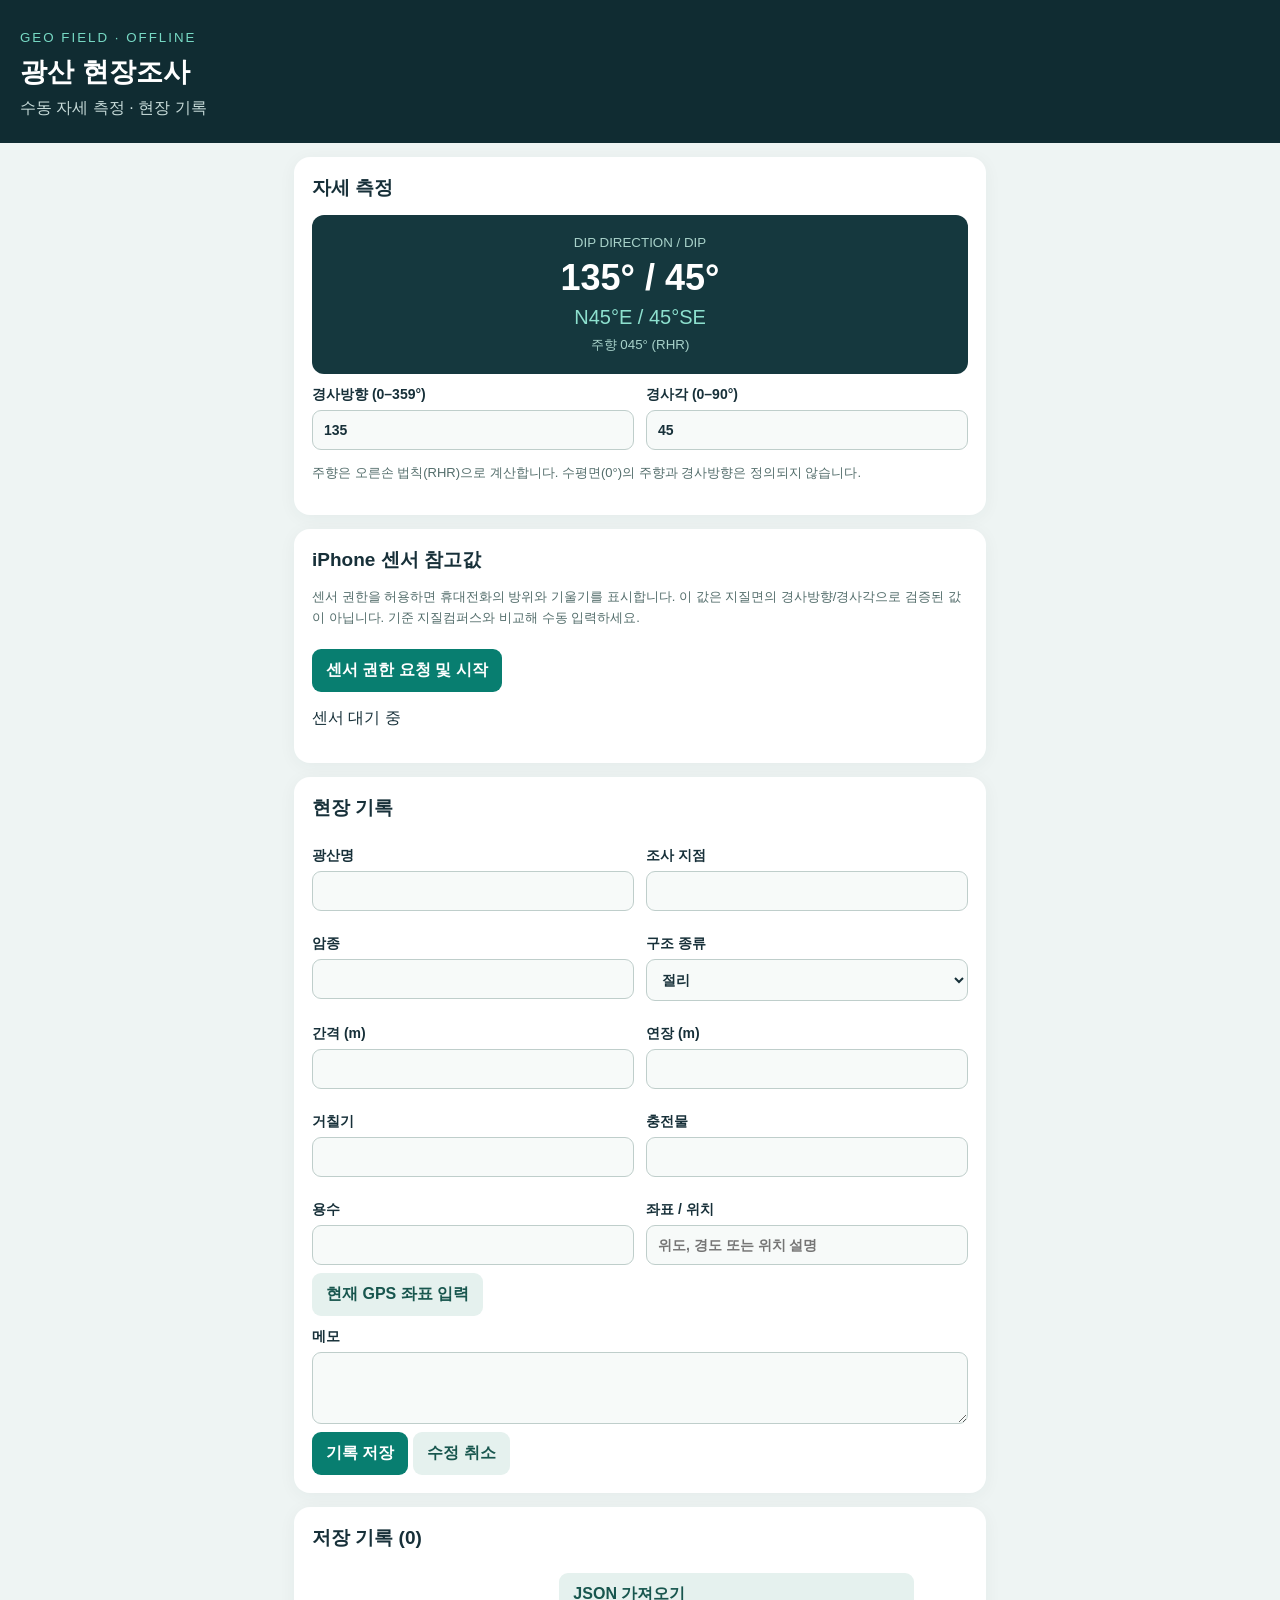
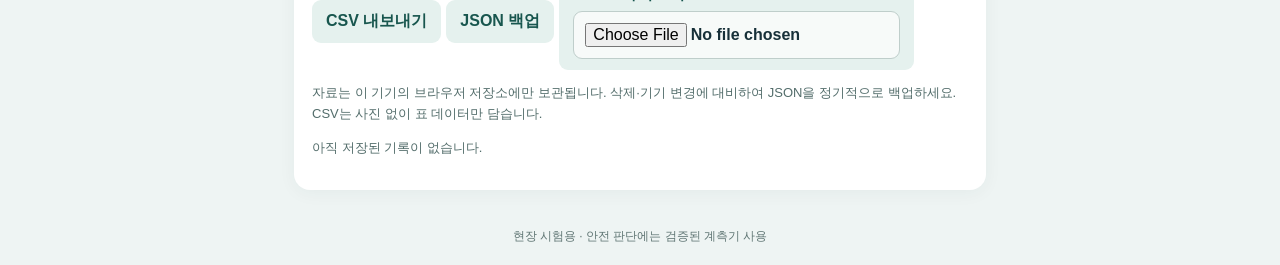
==== index.html @ 0100b259 "Add files via upload" ====
<!doctype html>
<html lang="ko"><head><meta charset="utf-8"><meta name="viewport" content="width=device-width,initial-scale=1,viewport-fit=cover"><meta name="theme-color" content="#102c32"><meta name="apple-mobile-web-app-capable" content="yes"><meta name="apple-mobile-web-app-status-bar-style" content="black-translucent"><link rel="manifest" href="manifest.webmanifest"><link rel="apple-touch-icon" href="icon-192.png"><link rel="stylesheet" href="style.css"><title>광산 현장조사</title></head><body><header><small>GEO FIELD · OFFLINE</small><h1>광산 현장조사</h1><p>수동 자세 측정 · 현장 기록</p></header><main>
<section><h2>자세 측정</h2><div class="display"><small>DIP DIRECTION / DIP</small><strong id="mainValue">135° / 45°</strong><span id="quad">N45°E / 45°SE</span><small id="rhr"></small></div><div class="grid"><label>경사방향 (0–359°)<input id="direction" type="number" min="0" max="359" value="135" inputmode="numeric"></label><label>경사각 (0–90°)<input id="dip" type="number" min="0" max="90" value="45" inputmode="numeric"></label></div><p class="hint">주향은 오른손 법칙(RHR)으로 계산합니다. 수평면(0°)의 주향과 경사방향은 정의되지 않습니다.</p></section>
<section><h2>iPhone 센서 참고값</h2><p class="hint">센서 권한을 허용하면 휴대전화의 방위와 기울기를 표시합니다. 이 값은 지질면의 경사방향/경사각으로 검증된 값이 아닙니다. 기준 지질컴퍼스와 비교해 수동 입력하세요.</p><button type="button" id="sensor">센서 권한 요청 및 시작</button><p id="sensorStatus" aria-live="polite">센서 대기 중</p></section>
<section><h2 id="formTitle">현장 기록</h2><form id="form"><div class="grid"><label>광산명<input name="mine"></label><label>조사 지점<input name="site" required></label><label>암종<input name="rock"></label><label>구조 종류<select name="type"><option>절리</option><option>단층</option><option>층리</option><option>엽리</option><option>기타</option></select></label><label>간격 (m)<input name="spacing" type="number" min="0" step="any"></label><label>연장 (m)<input name="length" type="number" min="0" step="any"></label><label>거칠기<input name="roughness"></label><label>충전물<input name="filling"></label><label>용수<input name="water"></label><label>좌표 / 위치<input name="location" placeholder="위도, 경도 또는 위치 설명"></label></div><button type="button" class="secondary" id="gps">현재 GPS 좌표 입력</button><label>메모<textarea name="memo" rows="3"></textarea></label><button type="submit">기록 저장</button><button type="button" class="secondary" id="cancel" hidden>수정 취소</button></form></section>
<section><h2>저장 기록 <span id="count"></span></h2><div class="actions"><button id="csv" class="secondary">CSV 내보내기</button><button id="json" class="secondary">JSON 백업</button><label class="button secondary">JSON 가져오기<input id="import" type="file" accept="application/json,.json" hidden></label></div><p class="hint">자료는 이 기기의 브라우저 저장소에만 보관됩니다. 삭제·기기 변경에 대비하여 JSON을 정기적으로 백업하세요. CSV는 사진 없이 표 데이터만 담습니다.</p><div id="records"></div></section></main><footer>현장 시험용 · 안전 판단에는 검증된 계측기 사용</footer><script src="app.js"></script></body></html>
---- style.css ----
:root{font-family:-apple-system,BlinkMacSystemFont,"Segoe UI",sans-serif;color:#173039;background:#eef4f3}*{box-sizing:border-box}body{margin:0}header{background:#102c32;color:white;padding:calc(28px + env(safe-area-inset-top)) 20px 24px}header small{color:#77d9c4;letter-spacing:.15em}h1{margin:8px 0;font-size:27px}header p{margin:0;color:#c8dcda}main{max-width:720px;margin:auto;padding:14px}section{background:white;border-radius:16px;padding:18px;margin-bottom:14px;box-shadow:0 3px 18px #163b3b0c}h2{font-size:19px;margin:0 0 14px}.display{background:#15383e;color:white;text-align:center;border-radius:12px;padding:20px;display:grid;gap:7px}.display small{color:#a8d2ca}.display strong{font-size:36px}.display span{font-size:20px;color:#8de0ce}.grid{display:grid;grid-template-columns:repeat(2,minmax(0,1fr));gap:12px}label{display:block;font-size:14px;font-weight:600;margin-top:12px}input,select,textarea{display:block;width:100%;font:inherit;color:#173039;background:#f7faf9;border:1px solid #bfcecb;border-radius:9px;padding:11px;margin-top:6px}button,.button{display:inline-block;border:0;border-radius:9px;padding:11px 14px;background:#087e70;color:white;font:inherit;font-weight:650;cursor:pointer;margin:8px 5px 0 0}.secondary{background:#e5f1ee;color:#18564e}.hint{font-size:13px;line-height:1.6;color:#536d6b}.record{border-top:1px solid #e0e9e7;padding:14px 0;overflow-wrap:anywhere}.record p{margin:5px 0;line-height:1.5}.record small{color:#627572}.actions{display:flex;flex-wrap:wrap;align-items:center}.actions label{margin:8px 5px 0 0}footer{text-align:center;padding:10px 15px calc(20px + env(safe-area-inset-bottom));font-size:12px;color:#607674}@media(max-width:370px){.grid{grid-template-columns:1fr}}
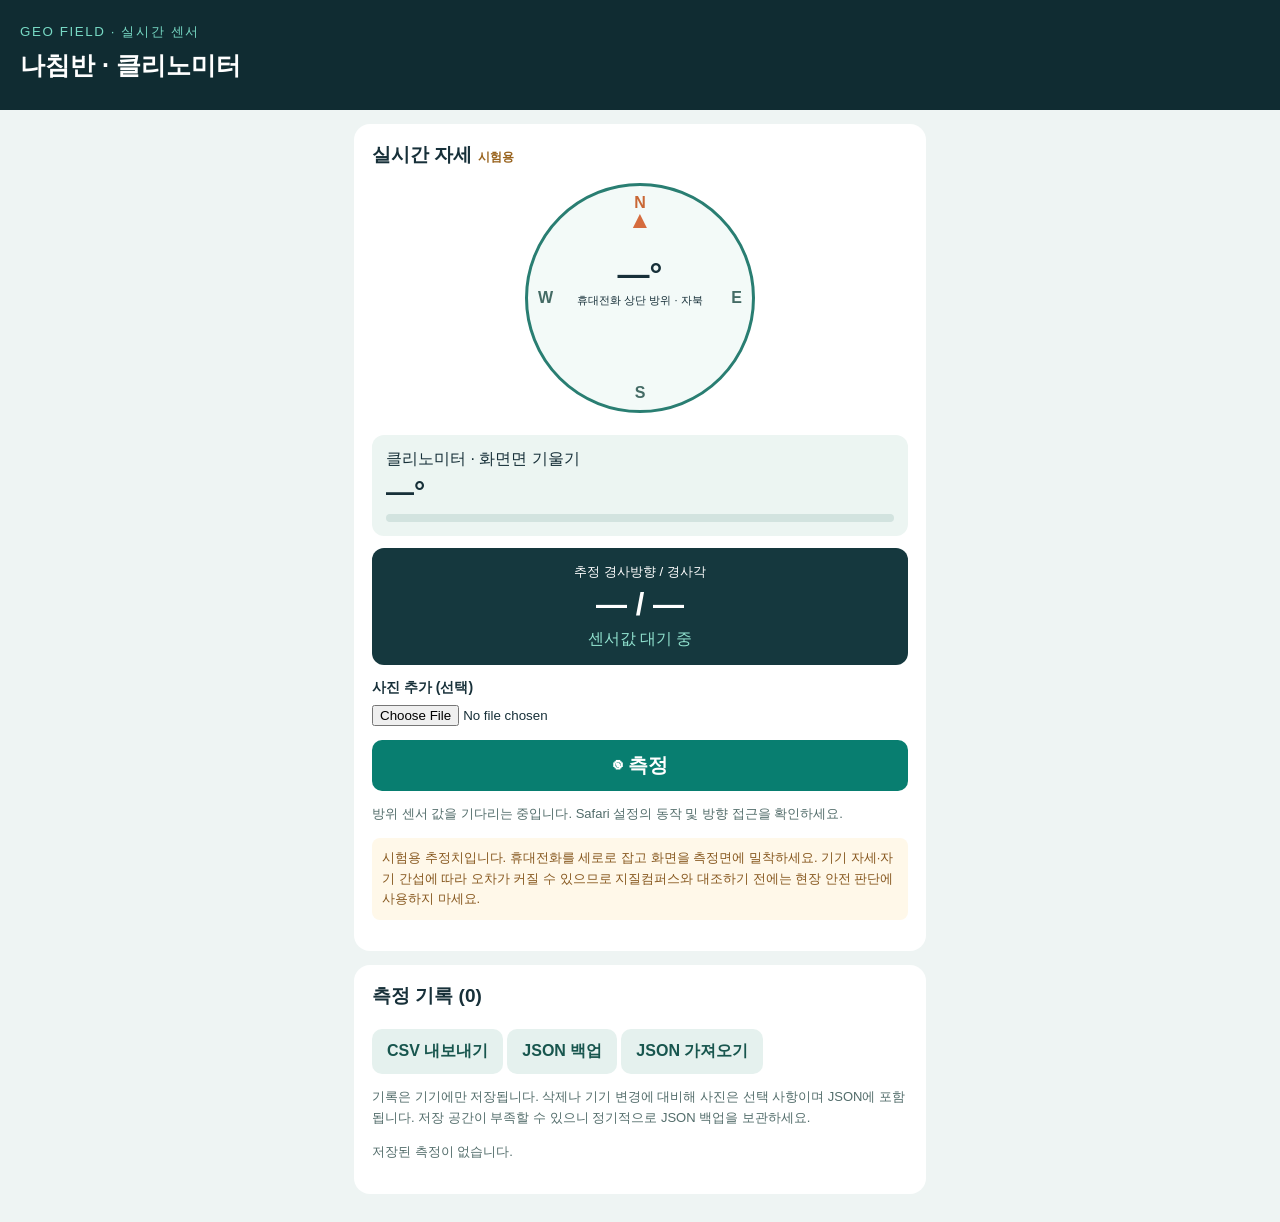
==== commit 70fc5163: "Add live orientation and optional photos" ====
--- a/index.html
+++ b/index.html
@@ -1,6 +1 @@
-<!doctype html>
-<html lang="ko"><head><meta charset="utf-8"><meta name="viewport" content="width=device-width,initial-scale=1,viewport-fit=cover"><meta name="theme-color" content="#102c32"><meta name="apple-mobile-web-app-capable" content="yes"><meta name="apple-mobile-web-app-status-bar-style" content="black-translucent"><link rel="manifest" href="manifest.webmanifest"><link rel="apple-touch-icon" href="icon-192.png"><link rel="stylesheet" href="style.css"><title>광산 현장조사</title></head><body><header><small>GEO FIELD · OFFLINE</small><h1>광산 현장조사</h1><p>수동 자세 측정 · 현장 기록</p></header><main>
-<section><h2>자세 측정</h2><div class="display"><small>DIP DIRECTION / DIP</small><strong id="mainValue">135° / 45°</strong><span id="quad">N45°E / 45°SE</span><small id="rhr"></small></div><div class="grid"><label>경사방향 (0–359°)<input id="direction" type="number" min="0" max="359" value="135" inputmode="numeric"></label><label>경사각 (0–90°)<input id="dip" type="number" min="0" max="90" value="45" inputmode="numeric"></label></div><p class="hint">주향은 오른손 법칙(RHR)으로 계산합니다. 수평면(0°)의 주향과 경사방향은 정의되지 않습니다.</p></section>
-<section><h2>iPhone 센서 참고값</h2><p class="hint">센서 권한을 허용하면 휴대전화의 방위와 기울기를 표시합니다. 이 값은 지질면의 경사방향/경사각으로 검증된 값이 아닙니다. 기준 지질컴퍼스와 비교해 수동 입력하세요.</p><button type="button" id="sensor">센서 권한 요청 및 시작</button><p id="sensorStatus" aria-live="polite">센서 대기 중</p></section>
-<section><h2 id="formTitle">현장 기록</h2><form id="form"><div class="grid"><label>광산명<input name="mine"></label><label>조사 지점<input name="site" required></label><label>암종<input name="rock"></label><label>구조 종류<select name="type"><option>절리</option><option>단층</option><option>층리</option><option>엽리</option><option>기타</option></select></label><label>간격 (m)<input name="spacing" type="number" min="0" step="any"></label><label>연장 (m)<input name="length" type="number" min="0" step="any"></label><label>거칠기<input name="roughness"></label><label>충전물<input name="filling"></label><label>용수<input name="water"></label><label>좌표 / 위치<input name="location" placeholder="위도, 경도 또는 위치 설명"></label></div><button type="button" class="secondary" id="gps">현재 GPS 좌표 입력</button><label>메모<textarea name="memo" rows="3"></textarea></label><button type="submit">기록 저장</button><button type="button" class="secondary" id="cancel" hidden>수정 취소</button></form></section>
-<section><h2>저장 기록 <span id="count"></span></h2><div class="actions"><button id="csv" class="secondary">CSV 내보내기</button><button id="json" class="secondary">JSON 백업</button><label class="button secondary">JSON 가져오기<input id="import" type="file" accept="application/json,.json" hidden></label></div><p class="hint">자료는 이 기기의 브라우저 저장소에만 보관됩니다. 삭제·기기 변경에 대비하여 JSON을 정기적으로 백업하세요. CSV는 사진 없이 표 데이터만 담습니다.</p><div id="records"></div></section></main><footer>현장 시험용 · 안전 판단에는 검증된 계측기 사용</footer><script src="app.js"></script></body></html>
+<!doctype html><html lang="ko"><head><meta charset="utf-8"><meta name="viewport" content="width=device-width, initial-scale=1, viewport-fit=cover"><meta name="theme-color" content="#102c32"><meta name="apple-mobile-web-app-capable" content="yes"><link rel="manifest" href="manifest.webmanifest"><link rel="apple-touch-icon" href="icon-192.png"><link rel="stylesheet" href="style.css"><title>광산 자세 측정</title></head><body><header><small>GEO FIELD · 실시간 센서</small><h1>나침반 · 클리노미터</h1></header><main><section><h2>실시간 자세 <span class="badge">시험용</span></h2><div class="compass"><span class="north">N</span><span class="east">E</span><span class="south">S</span><span class="west">W</span><div id="needle">▲</div><div class="compass-value"><strong id="heading">—°</strong><small>휴대전화 상단 방위 · 자북</small></div></div><div class="tilt"><span>클리노미터 · 화면면 기울기</span><strong id="tilt">—°</strong><div class="level"><i id="bar"></i></div></div><div class="display"><small>추정 경사방향 / 경사각</small><strong id="plane">— / —</strong><span id="quad">센서값 대기 중</span></div><label class="photo-label">사진 추가 (선택)<input id="photo" type="file" accept="image/*" capture="environment"></label><button id="measure" class="measure">◉ 측정</button><p id="status" class="hint">iPhone은 첫 측정 버튼을 눌러 센서 권한을 허용하세요. 센서가 준비되면 다시 측정하여 저장합니다.</p><p class="warning">시험용 추정치입니다. 휴대전화를 세로로 잡고 화면을 측정면에 밀착하세요. 기기 자세·자기 간섭에 따라 오차가 커질 수 있으므로 지질컴퍼스와 대조하기 전에는 현장 안전 판단에 사용하지 마세요.</p></section><section><h2>측정 기록 <span id="count"></span></h2><div class="actions"><button id="csv" class="secondary">CSV 내보내기</button><button id="json" class="secondary">JSON 백업</button><label class="button secondary">JSON 가져오기<input id="import" type="file" accept="application/json,.json" hidden></label></div><p class="hint">기록은 기기에만 저장됩니다. 삭제나 기기 변경에 대비해 사진은 선택 사항이며 JSON에 포함됩니다. 저장 공간이 부족할 수 있으니 정기적으로 JSON 백업을 보관하세요.</p><div id="records"></div></section></main><script src="app.js"></script></body></html>
--- a/style.css
+++ b/style.css
@@ -1 +1,3 @@
-:root{font-family:-apple-system,BlinkMacSystemFont,"Segoe UI",sans-serif;color:#173039;background:#eef4f3}*{box-sizing:border-box}body{margin:0}header{background:#102c32;color:white;padding:calc(28px + env(safe-area-inset-top)) 20px 24px}header small{color:#77d9c4;letter-spacing:.15em}h1{margin:8px 0;font-size:27px}header p{margin:0;color:#c8dcda}main{max-width:720px;margin:auto;padding:14px}section{background:white;border-radius:16px;padding:18px;margin-bottom:14px;box-shadow:0 3px 18px #163b3b0c}h2{font-size:19px;margin:0 0 14px}.display{background:#15383e;color:white;text-align:center;border-radius:12px;padding:20px;display:grid;gap:7px}.display small{color:#a8d2ca}.display strong{font-size:36px}.display span{font-size:20px;color:#8de0ce}.grid{display:grid;grid-template-columns:repeat(2,minmax(0,1fr));gap:12px}label{display:block;font-size:14px;font-weight:600;margin-top:12px}input,select,textarea{display:block;width:100%;font:inherit;color:#173039;background:#f7faf9;border:1px solid #bfcecb;border-radius:9px;padding:11px;margin-top:6px}button,.button{display:inline-block;border:0;border-radius:9px;padding:11px 14px;background:#087e70;color:white;font:inherit;font-weight:650;cursor:pointer;margin:8px 5px 0 0}.secondary{background:#e5f1ee;color:#18564e}.hint{font-size:13px;line-height:1.6;color:#536d6b}.record{border-top:1px solid #e0e9e7;padding:14px 0;overflow-wrap:anywhere}.record p{margin:5px 0;line-height:1.5}.record small{color:#627572}.actions{display:flex;flex-wrap:wrap;align-items:center}.actions label{margin:8px 5px 0 0}footer{text-align:center;padding:10px 15px calc(20px + env(safe-area-inset-bottom));font-size:12px;color:#607674}@media(max-width:370px){.grid{grid-template-columns:1fr}}
+:root{font-family:-apple-system,BlinkMacSystemFont,sans-serif;color:#173039;background:#eef4f3}*{box-sizing:border-box}body{margin:0}header{background:#102c32;color:#fff;padding:calc(22px + env(safe-area-inset-top)) 20px 20px}header small{color:#77d9c4;letter-spacing:.12em}h1{font-size:25px;margin:8px 0}main{max-width:600px;margin:auto;padding:14px}section{background:#fff;border-radius:16px;padding:18px;margin-bottom:14px}h2{font-size:19px;margin:0 0 15px}.badge{font-size:12px;color:#98621c}.compass{width:230px;height:230px;border:3px solid #297e72;border-radius:50%;position:relative;margin:10px auto 22px;background:#f3faf8}.compass span{position:absolute;font-weight:700;color:#446b65}.north{top:8px;left:50%;transform:translateX(-50%);color:#c96735!important}.south{bottom:8px;left:50%;transform:translateX(-50%)}.east{right:10px;top:46%}.west{left:10px;top:46%}#needle{position:absolute;top:20px;left:50%;transform-origin:50% 94px;translate:-50% 0;color:#d56c3e;font-size:24px}.compass-value{position:absolute;inset:70px 0 auto;text-align:center;display:grid}.compass-value strong{font-size:32px}.compass-value small{font-size:11px}.tilt{background:#ecf5f2;border-radius:12px;padding:14px;display:grid;gap:6px}.tilt strong{font-size:28px}.level{height:8px;background:#d2e3df;border-radius:6px;overflow:hidden}.level i{display:block;width:0;height:100%;background:#078877}.display{margin-top:12px;background:#15383e;color:#fff;text-align:center;border-radius:12px;padding:15px;display:grid;gap:6px}.display strong{font-size:31px}.display span{color:#90e1ce}.measure,button,.button{border:0;border-radius:10px;padding:12px 15px;background:#087e70;color:white;font:inherit;font-weight:700;cursor:pointer}.measure{width:100%;font-size:20px;margin-top:14px}.secondary{background:#e5f1ee;color:#18564e;margin:5px 4px 0 0}.hint,.warning{font-size:13px;line-height:1.6;color:#536d6b}.warning{color:#87581f;background:#fff8e9;padding:10px;border-radius:8px}.actions{display:flex;flex-wrap:wrap}.record{border-top:1px solid #dce8e5;padding:12px 0}.record p{margin:5px 0}.record small{color:#627572}
+
+.photo-label{display:block;margin-top:14px;font-size:14px;font-weight:700}.photo-label input{display:block;width:100%;margin-top:8px}.record img{display:block;max-width:180px;max-height:180px;object-fit:contain;margin:8px 0;border-radius:8px}
